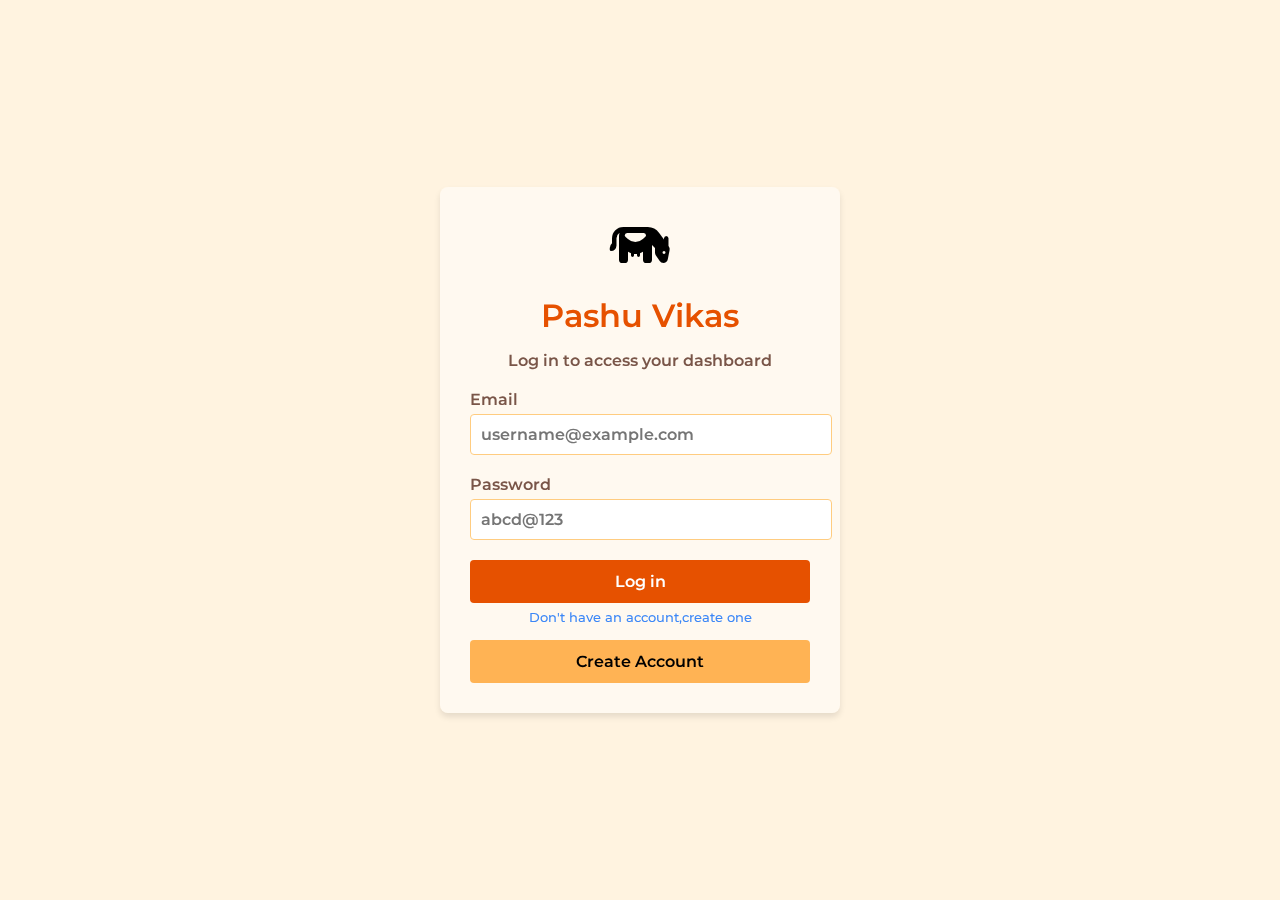
==== index.html @ 8da4a85f "initial commit" ====
<!DOCTYPE html>
<html lang="en">
<head>
    <meta charset="UTF-8">
    <meta name="viewport" content="width=device-width, initial-scale=1.0">
    <title>Login | Indian Cattle Breeding Management System</title>
    <link rel="stylesheet" href="styles.css">
    <link rel="stylesheet" href="https://cdnjs.cloudflare.com/ajax/libs/font-awesome/6.7.2/css/all.min.css" integrity="sha512-Evv84Mr4kqVGRNSgIGL/F/aIDqQb7xQ2vcrdIwxfjThSH8CSR7PBEakCr51Ck+w+/U6swU2Im1vVX0SVk9ABhg==" crossorigin="anonymous" referrerpolicy="no-referrer" />
    <link rel="preconnect" href="https://fonts.googleapis.com">
<link rel="preconnect" href="https://fonts.gstatic.com" crossorigin>
<link href="https://fonts.googleapis.com/css2?family=Montserrat:ital,wght@0,100..900;1,100..900&display=swap" rel="stylesheet">
</head>
<body>
    <div class="overlay"></div>
    <div class="container">
        <div class="image">
        <div class="login-card">
            <div class="cow-icon">
                <i class="fa-solid fa-cow"></i>
            </div>
            <h1>Pashu Vikas</h1>
            <p>Log in to access your dashboard</p>
            <form id="loginForm">
                <div class="input-group">
                    <label for="email">Email</label>
                    <input type="email" id="email" name="email" required placeholder="username@example.com">
                </div>
                <div class="input-group">
                    <label for="passcode">Password</label>
                    <input type="password" id="passcode" name="passcode" placeholder="abcd@123">
                </div>
                <button type="submit">Log in</button>
                <label for="newAcc" id="label">Don't have an account,create one</label>
                <button type="submit" id="newAcc">Create Account</button>
            </form>
        </div>
    </div>
    <script src="script.js"></script>
</body>
</html>
---- styles.css ----
*{
  
  font-family: "Montserrat", serif;
  font-optical-sizing: auto;
  font-weight: 600;
  font-style: normal;

}

body {
  
  font-family: Arial, sans-serif;
  background-color: #fff3e0;
  background-image: url(cow.jpg);
  background-size:cover;

  margin: 0;
  padding: 0;
  display: flex;
  justify-content: center;
  align-items: center;
  min-height: 100vh;
}

.container {
  
  width: 100%;
  max-width: 400px;
  padding: 20px;
  z-index: 10;
}

.login-card {
  background-color: rgba(255, 255, 255, 0.5);
  border-radius: 8px;
  box-shadow: 0 4px 6px rgba(0, 0, 0, 0.1);
  padding: 30px;
  text-align: center;
}

.cow-icon {
  font-size: 48px;
  margin-bottom: 20px;
}

h1 {
  color: #e65100;
  margin-bottom: 10px;
}

p {
  color: #795548;
  margin-bottom: 20px;
}

.input-group {
  margin-bottom: 20px;
  text-align: left;
}

label {
  display: block;
  margin-bottom: 5px;
  color: #795548;
}

input {
  width: 100%;
  padding: 10px;
  border: 1px solid #ffcc80;
  border-radius: 4px;
  font-size: 16px;
}

button {
  background-color: #e65100;
  color: white;
  border: none;
  border-radius: 4px;
  padding: 12px 20px;
  font-size: 16px;
  cursor: pointer;
  width: 100%;
  transition: background-color 0.3s ease;
}

button:hover {
  background-color: #bf360c;
}

@media (max-width: 480px) {
  .container {
    padding: 10px;
  }

  .login-card {
    padding: 20px;
  }
}
#newAcc{
  margin-top: 10px;
  background-color: rgba(255, 154, 31, 0.744);
  color:black;
}
#label{
  font-weight: 500;
  font-size: small;
  color: rgb(60, 135, 247);
  margin-top: 6px;
}
/* For smaller screens, you might want to adjust the background position */
@media (max-width: 768px) {
  body {
    background-position: 60% center; /* Adjust if you need to focus on a specific part of the image on mobile */
  }
}
.overlay {
  position: fixed; /* Change from absolute to fixed */
  top: 0;
  left: 0;
  right: 0; /* Add right property */
  bottom: 0; /* Add bottom property */
  width: 100vw; /* Use viewport width instead of % */
  height: 100vh; /* Use viewport height instead of % */
  background-color: #fff3e0;
  opacity: 0.4;
  z-index: 1;
  pointer-events: none; /* This allows clicking through the overlay */
}
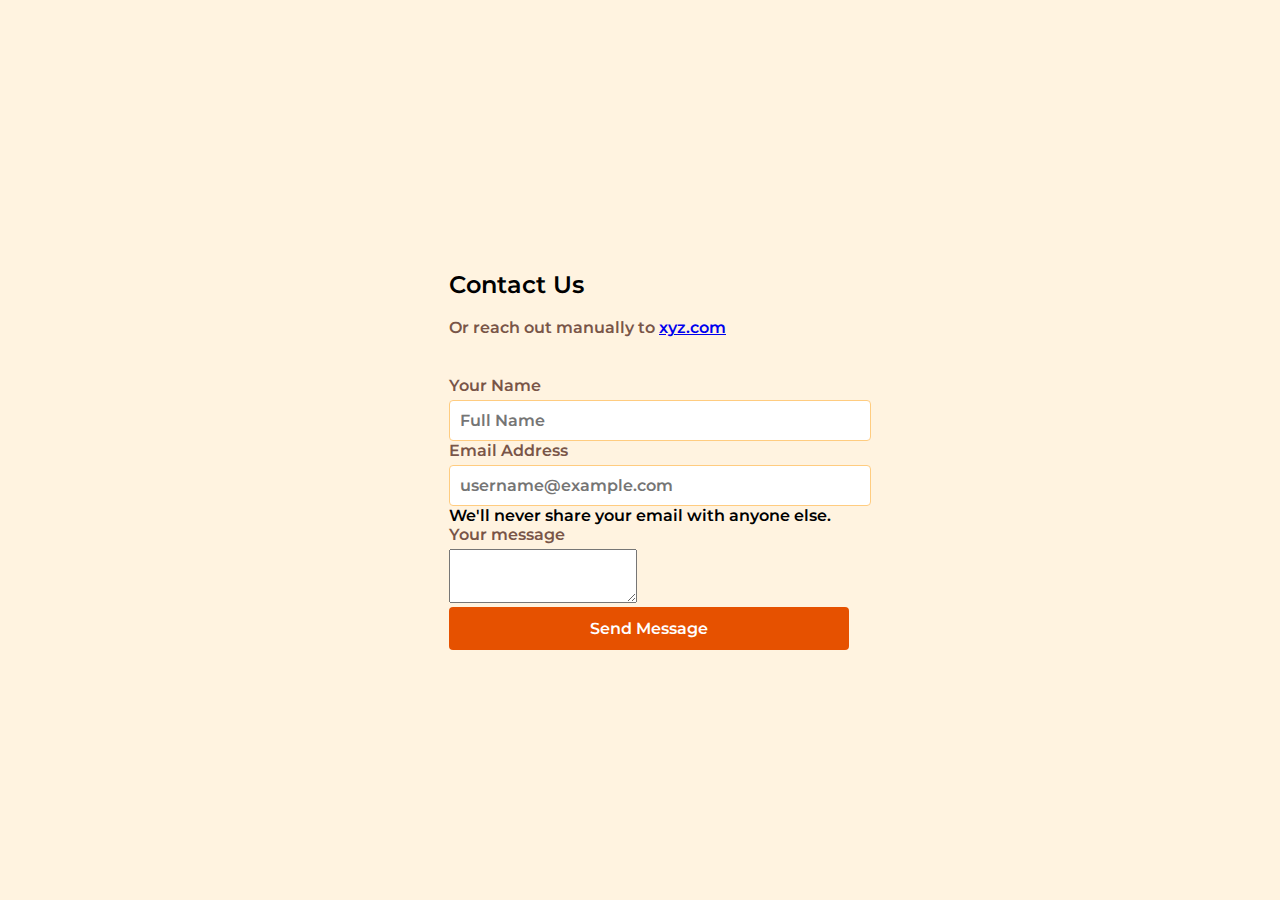
==== commit 5955171c: "Create index.html" ====
--- a/index.html
+++ b/index.html
@@ -1,41 +1,52 @@
-<!DOCTYPE html>
+<!doctype html>
 <html lang="en">
+
 <head>
     <meta charset="UTF-8">
     <meta name="viewport" content="width=device-width, initial-scale=1.0">
-    <title>Login | Indian Cattle Breeding Management System</title>
+    <link rel="icon" type="image/png" href="Logo.png" sizes="16x16" />
+    <title>Contact Us</title>
+    <link rel="stylesheet" type="text/css" href="./assets/css/bootstrap.min.css">
+    <link rel="stylesheet" type="text/css" href="./style.css">
     <link rel="stylesheet" href="styles.css">
     <link rel="stylesheet" href="https://cdnjs.cloudflare.com/ajax/libs/font-awesome/6.7.2/css/all.min.css" integrity="sha512-Evv84Mr4kqVGRNSgIGL/F/aIDqQb7xQ2vcrdIwxfjThSH8CSR7PBEakCr51Ck+w+/U6swU2Im1vVX0SVk9ABhg==" crossorigin="anonymous" referrerpolicy="no-referrer" />
     <link rel="preconnect" href="https://fonts.googleapis.com">
 <link rel="preconnect" href="https://fonts.gstatic.com" crossorigin>
 <link href="https://fonts.googleapis.com/css2?family=Montserrat:ital,wght@0,100..900;1,100..900&display=swap" rel="stylesheet">
 </head>
+
 <body>
-    <div class="overlay"></div>
-    <div class="container">
-        <div class="image">
-        <div class="login-card">
-            <div class="cow-icon">
-                <i class="fa-solid fa-cow"></i>
+    <section class="uf-contact-form-01 mx-auto">
+        <div class="container">
+            <div class="row justify-content-center bg-white rounded-4 shadow py-5 gx-5 px-lg-5">
+                <div class="col-md-6 text-center">
+                    <h2 class="uf-ct-01-text-primary text-uppercase fw-bold">Contact Us</h2>
+                    <p>Or reach out manually to <a href="xyz@gmail.com" class="text-decoration-none">xyz.com</a></p>
+                    <img src="./images/plane.png" alt="" class="uf-img-contact-form-01 pt-4 d-md-block d-none">
+                </div>
+                <div class="col-md-6">
+                    <form>
+  
+  <div class="mb-3">
+    <label for="uf-iname" class="form-label">Your Name</label>
+    <input type="text" class="form-control" id="uf-iname" type="Your Name" id="Your Name" name="email" required placeholder="Full Name">
+  </div>
+  <div class="mb-3">
+    <label for="uf-imail" class="form-label">Email Address</label>
+    <input type="email" class="form-control" id="uf-imail" type="email" id="email" name="email" required placeholder="username@example.com" aria-describedby="emailHelp">
+    <div id="emailHelp" class="form-text uf-ct-01-text-primary">We'll never share your email with anyone else.</div>
+  </div>
+  <div class="mb-3">
+  <label for="uf-itextarea" class="form-label">Your message</label>
+  <textarea class="form-control" id="uf-itextarea" rows="3"></textarea>
+</div>
+  <button type="submit" class="btn btn-lg uf-ct-01-btn-primary">Send Message</button>
+</form>
+                </div>
             </div>
-            <h1>Pashu Vikas</h1>
-            <p>Log in to access your dashboard</p>
-            <form id="loginForm">
-                <div class="input-group">
-                    <label for="email">Email</label>
-                    <input type="email" id="email" name="email" required placeholder="username@example.com">
-                </div>
-                <div class="input-group">
-                    <label for="passcode">Password</label>
-                    <input type="password" id="passcode" name="passcode" placeholder="abcd@123">
-                </div>
-                <button type="submit">Log in</button>
-                <label for="newAcc" id="label">Don't have an account,create one</label>
-                <button type="submit" id="newAcc">Create Account</button>
-            </form>
         </div>
-    </div>
-    <script src="script.js"></script>
+    </section>
+    <script src="./assets/js/bootstrap.bundle.min.js"></script>
 </body>
+
 </html>
-
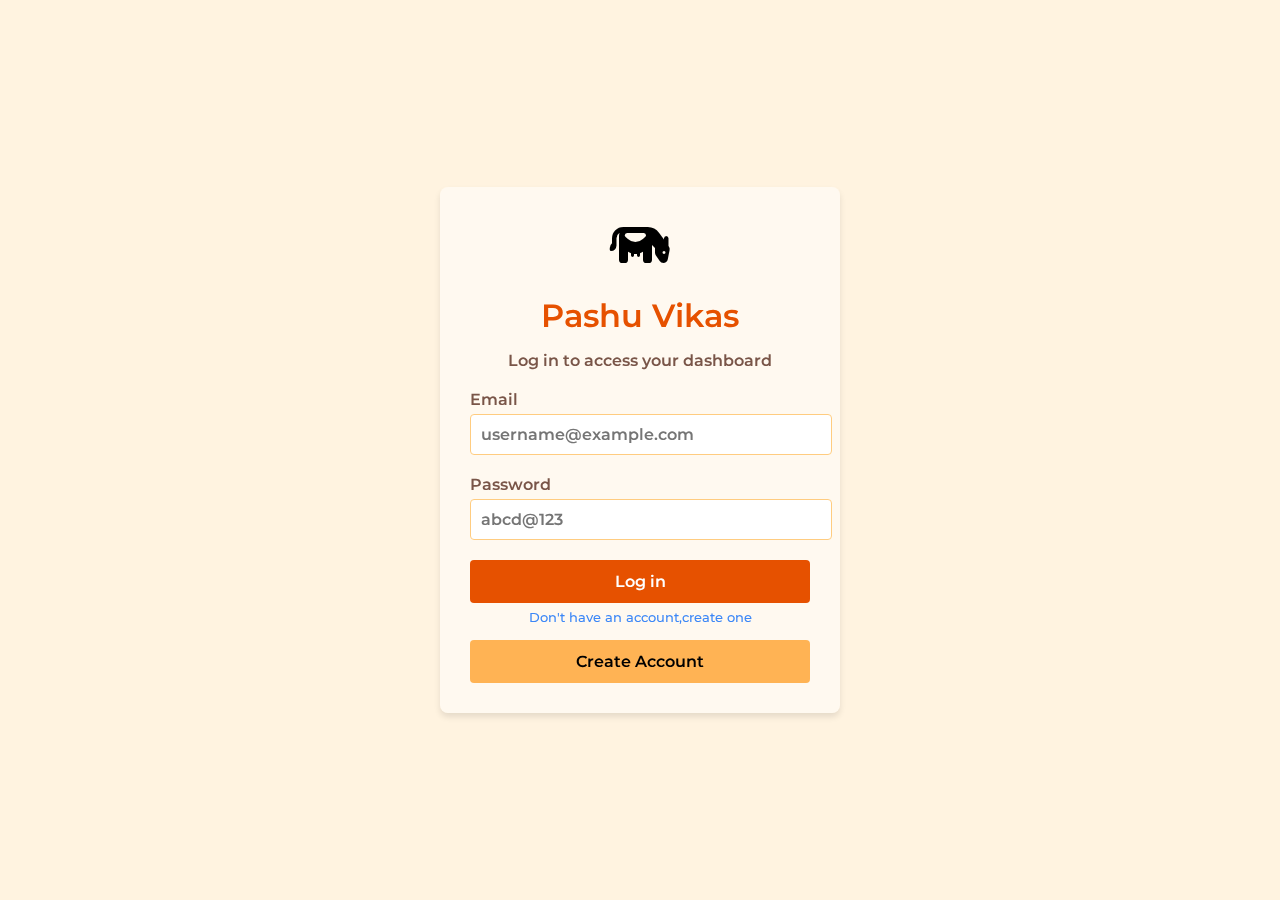
==== commit 7932cc30: "Update index.html" ====
--- a/index.html
+++ b/index.html
@@ -1,52 +1,41 @@
-<!doctype html>
+<!DOCTYPE html>
 <html lang="en">
-
 <head>
     <meta charset="UTF-8">
     <meta name="viewport" content="width=device-width, initial-scale=1.0">
-    <link rel="icon" type="image/png" href="Logo.png" sizes="16x16" />
-    <title>Contact Us</title>
-    <link rel="stylesheet" type="text/css" href="./assets/css/bootstrap.min.css">
-    <link rel="stylesheet" type="text/css" href="./style.css">
+    <title>Login | Cattle Breeding Management System</title>
     <link rel="stylesheet" href="styles.css">
     <link rel="stylesheet" href="https://cdnjs.cloudflare.com/ajax/libs/font-awesome/6.7.2/css/all.min.css" integrity="sha512-Evv84Mr4kqVGRNSgIGL/F/aIDqQb7xQ2vcrdIwxfjThSH8CSR7PBEakCr51Ck+w+/U6swU2Im1vVX0SVk9ABhg==" crossorigin="anonymous" referrerpolicy="no-referrer" />
     <link rel="preconnect" href="https://fonts.googleapis.com">
 <link rel="preconnect" href="https://fonts.gstatic.com" crossorigin>
 <link href="https://fonts.googleapis.com/css2?family=Montserrat:ital,wght@0,100..900;1,100..900&display=swap" rel="stylesheet">
 </head>
+<body>
+    <div class="overlay"></div>
+    <div class="container">
+        <div class="image">
+        <div class="login-card">
+            <div class="cow-icon">
+                <i class="fa-solid fa-cow"></i>
+            </div>
+            <h1>Pashu Vikas</h1>
+            <p>Log in to access your dashboard</p>
+            <form id="loginForm">
+                <div class="input-group">
+                    <label for="email">Email</label>
+                    <input type="email" id="email" name="email" required placeholder="username@example.com">
+                </div>
+                <div class="input-group">
+                    <label for="passcode">Password</label>
+                    <input type="password" id="passcode" name="passcode" placeholder="abcd@123">
+                </div>
+                <button type="submit">Log in</button>
+                <label for="newAcc" id="label">Don't have an account,create one</label>
+                <button type="submit" id="newAcc">Create Account</button>
+            </form>
+        </div>
+    </div>
+    <script src="script.js"></script>
+</body>
+</html>
 
-<body>
-    <section class="uf-contact-form-01 mx-auto">
-        <div class="container">
-            <div class="row justify-content-center bg-white rounded-4 shadow py-5 gx-5 px-lg-5">
-                <div class="col-md-6 text-center">
-                    <h2 class="uf-ct-01-text-primary text-uppercase fw-bold">Contact Us</h2>
-                    <p>Or reach out manually to <a href="xyz@gmail.com" class="text-decoration-none">xyz.com</a></p>
-                    <img src="./images/plane.png" alt="" class="uf-img-contact-form-01 pt-4 d-md-block d-none">
-                </div>
-                <div class="col-md-6">
-                    <form>
-  
-  <div class="mb-3">
-    <label for="uf-iname" class="form-label">Your Name</label>
-    <input type="text" class="form-control" id="uf-iname" type="Your Name" id="Your Name" name="email" required placeholder="Full Name">
-  </div>
-  <div class="mb-3">
-    <label for="uf-imail" class="form-label">Email Address</label>
-    <input type="email" class="form-control" id="uf-imail" type="email" id="email" name="email" required placeholder="username@example.com" aria-describedby="emailHelp">
-    <div id="emailHelp" class="form-text uf-ct-01-text-primary">We'll never share your email with anyone else.</div>
-  </div>
-  <div class="mb-3">
-  <label for="uf-itextarea" class="form-label">Your message</label>
-  <textarea class="form-control" id="uf-itextarea" rows="3"></textarea>
-</div>
-  <button type="submit" class="btn btn-lg uf-ct-01-btn-primary">Send Message</button>
-</form>
-                </div>
-            </div>
-        </div>
-    </section>
-    <script src="./assets/js/bootstrap.bundle.min.js"></script>
-</body>
-
-</html>
